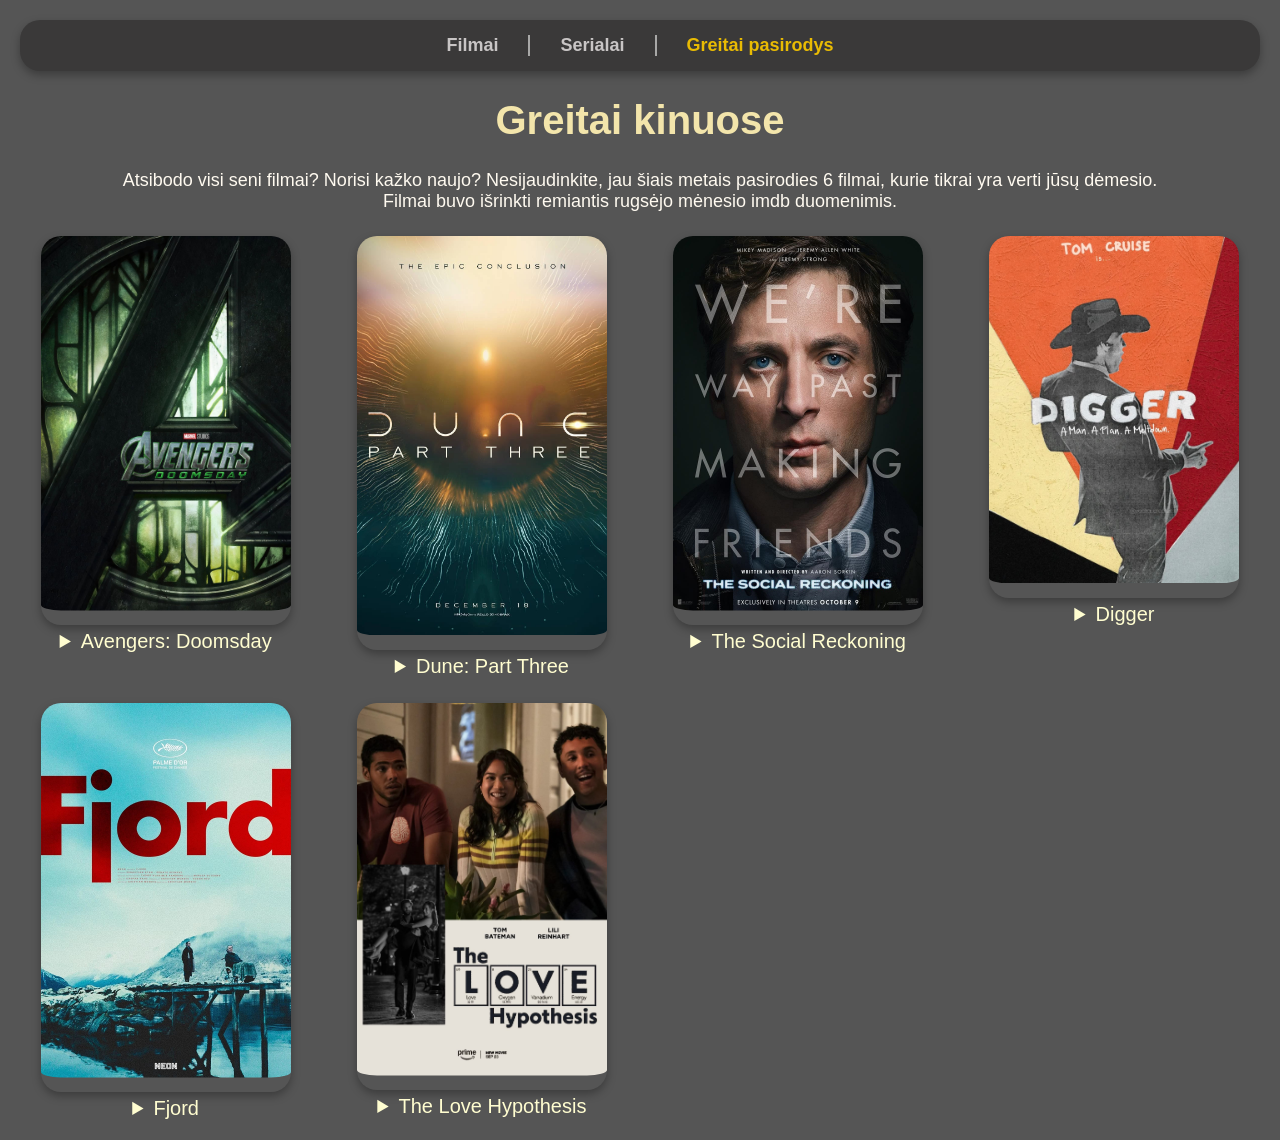
==== netrukus.html @ 551ad0ed "Pagrindiniai puslapiai" ====
<!DOCTYPE html>
<html>
    <head>
        <meta charset="UTF-8">
        <meta name="viewport" content="width=device-width, initial-scale=1.0">
        <title>Filmai_Tau</title>
        <link rel="stylesheet" href="style.css">
    </head>
    <body>
        <nav>
            <a href="index.html">Filmai</a>
            <a href="serialai.html">Serialai</a>
            <a class="active" href="netrukus.html">Greitai pasirodys</a>
        </nav>

        <h1>Greitai kinuose</h1>
        <h4>Atsibodo visi seni filmai? Norisi kažko naujo? Nesijaudinkite, jau šiais metais pasirodies 6 filmai, kurie tikrai yra verti jūsų dėmesio.
            <br>Filmai buvo išrinkti remiantis rugsėjo mėnesio imdb duomenimis. </h4>

        <main class="movies">
            <article>
                <img src="images_netrukus/nr1.JPG" alt="Avengers: Doomsday filmo plakatas">
                <details>
                    <summary>Avengers: Doomsday</summary>
                    <p> 
                        <br>
                        <br><strong>Pasirodys:</strong> <em>2026-12-18</em> 
                        <br><strong>Trukmė:</strong> <em>2val 45min</em>
                        <br><strong>Režisierius:</strong> <em>Anthony Russo, Joe Russo</em>
                        <br><strong>Aktoriai:</strong> <em>Robert Downey Jr., Pedro Pascal, Chris Hemsworth</em></p>
                </details>
            </article>

            <article>
                <img src="images_netrukus/nr2.JPG" alt="Dune: Part Three filmo plakatas">
                <details>
                    <summary>Dune: Part Three</summary>
                    <p> 
                        <br>
                        <br><strong>Pasirodys:</strong> <em>2026-12-18</em> 
                        <br><strong>Trukmė:</strong> <em>2val 20min</em>
                        <br><strong>Režisierius:</strong> <em>Denis Villeneuve</em>
                        <br><strong>Aktoriai:</strong> <em>Timothée Chalamet, Zendaya, Jason Momoa</em></p>
                </details>
            </article>

            <article>
                <img src="images_netrukus/nr3.JPG" alt="The Social Reckoning filmo plakatas">
                <details>
                    <summary>The Social Reckoning</summary>
                    <p> 
                        <br>
                        <br><strong>Pasirodys:</strong> <em>2026-10-09</em> 
                        <br><strong>Trukmė:</strong> <em>1val 52min</em>
                        <br><strong>Režisierius:</strong> <em>Aaron Sorkin</em>
                        <br><strong>Aktoriai:</strong> <em>Jeremy Allen White, Betty Gilpin, Mikey Madison</em></p>
                </details>
            </article>

            <article>
                <img src="images_netrukus/nr4.JPG" alt="Digger filmo plakatas">
                <details>
                    <summary>Digger</summary>
                    <p> 
                        <br>
                        <br><strong>Pasirodys:</strong> <em>2026-10-02</em> 
                        <br><strong>Trukmė:</strong> <em>2val 8min</em>
                        <br><strong>Režisierius:</strong> <em>Alejandro G. Iñárritu</em>
                        <br><strong>Aktoriai:</strong> <em>Tom Cruise, Riz Ahmed, John Goodman</em></p>
                </details>
            </article>

            <article>
                <img src="images_netrukus/nr5.JPG" alt="Fjord filmo plakatas">
                <details>
                    <summary>Fjord</summary>
                    <p> 
                        <br>
                        <br><strong>Pasirodys:</strong> <em>2026-11-13</em> 
                        <br><strong>Trukmė:</strong> <em>2val 26min</em>
                        <br><strong>Režisierius:</strong> <em>Cristian Mungiu</em>
                        <br><strong>Aktoriai:</strong> <em>Sebastian Stan, Renate Reinsve, Lisa Carlehed</em></p>
                </details>
            </article>

            <article>
                <img src="images_netrukus/nr6.JPG" alt="The Love Hypothesis filmo plakatas">
                <details>
                    <summary>The Love Hypothesis</summary>
                    <p> 
                        <br>
                        <br><strong>Pasirodys:</strong> <em>2026-09-23</em> 
                        <br><strong>Trukmė:</strong> <em>1val 50min</em>
                        <br><strong>Režisierius:</strong> <em>Claire Scanlon</em>
                        <br><strong>Aktoriai:</strong> <em>Lili Reinhart, Tom Bateman, Rachel Marsh</em></p>
                </details>
            </article>

        </main>


    </body>
</html>
---- style.css ----
body{
    font-family: Arial, sans-serif;
    font-size: 18px;
    margin: 0;
    padding: 20px;
    background-color: #555555;
}


h1 {
    color: #F3E5AB;
    font-size: 40px;
    text-align: center;
}

h4 {
    color: #FFFAF0;
    text-align: center;
    font-weight: normal;
}

.movies {
    display: grid;
    grid-template-columns: repeat(4, 1fr);
    gap: 25px;
}

article {
    color: #FFF8E7;
    font-size: 20px;
    text-align: center;
}

article img {
    width: 100%;
    max-width: 250px;
    padding-bottom: 5%;
    border-radius: 20px;
    box-shadow: 0 4px 10px rgba(0, 0, 0, 0.3);
}

article summary{
    color: #FFFDD0;
    
}

nav {
    display: flex;
    padding-bottom: 5%;
    border-radius: 20px;
    box-shadow: 0 4px 10px rgba(0, 0, 0, 0.3);
    justify-content: center;
    gap: 30px;
    padding: 15px;
    background-color: #3a3939;
}

nav a.active {
    color: #e9bb03;
}

nav a {
    color: rgb(200, 197, 197);
    text-decoration: none;
    font-size: 18px;
    font-weight: bold;
}

nav a + a {
    border-left: 2px solid #a8a8a7;
    padding-left: 30px;
}

@media (max-width: 900px) {
    .movies {
        grid-template-columns: repeat(2, 1fr);
    }
}

@media (max-width: 600px) {
    .movies {
        grid-template-columns: 1fr;
    }
}
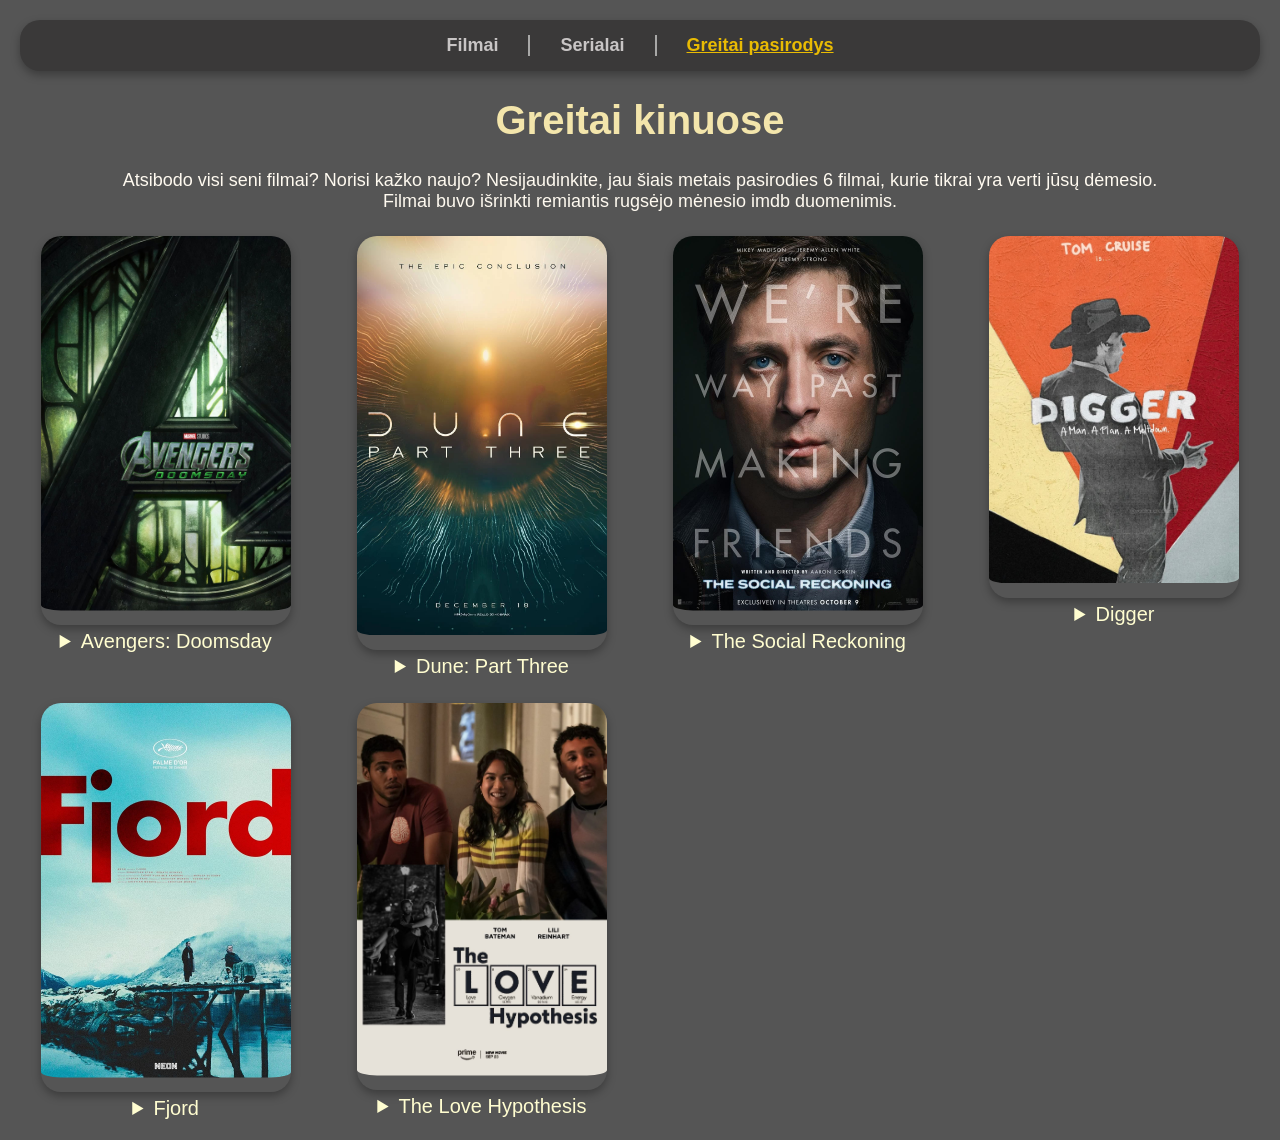
==== commit 346ce60a: "Prideti visi filmu aprasymai" ====
--- a/netrukus.html
+++ b/netrukus.html
@@ -22,7 +22,8 @@
                 <img src="images_netrukus/nr1.JPG" alt="Avengers: Doomsday filmo plakatas">
                 <details>
                     <summary>Avengers: Doomsday</summary>
-                    <p> 
+                    <p> Herojai iš trijų skirtingų pasaulių turi susivienyti, kai netikėtai atsiduria kartu ir susiduria su 
+                        katastrofiška grėsme, galinčia sunaikinti viską, ką jie pažįsta.
                         <br>
                         <br><strong>Pasirodys:</strong> <em>2026-12-18</em> 
                         <br><strong>Trukmė:</strong> <em>2val 45min</em>
@@ -35,7 +36,8 @@
                 <img src="images_netrukus/nr2.JPG" alt="Dune: Part Three filmo plakatas">
                 <details>
                     <summary>Dune: Part Three</summary>
-                    <p> 
+                    <p> Imperatorius Paulas Atreidas susiduria su savo iškilimo į valdžią pasekmėmis, kai politinės intrigos ir
+                         visą galaktiką apimantis šventasis karas kelia grėsmę ateičiai, kurią matyti gali tik jis.
                         <br>
                         <br><strong>Pasirodys:</strong> <em>2026-12-18</em> 
                         <br><strong>Trukmė:</strong> <em>2val 20min</em>
@@ -48,7 +50,8 @@
                 <img src="images_netrukus/nr3.JPG" alt="The Social Reckoning filmo plakatas">
                 <details>
                     <summary>The Social Reckoning</summary>
-                    <p> 
+                    <p> Pasakojama apie jauną „Facebook“ inžinierę Frances Haugen, kuri, padedama „Wall Street Journal“ 
+                        žurnalisto Jeffo Horwitzo, nusprendžia atskleisti labiausiai saugomas socialinio tinklo paslaptis.
                         <br>
                         <br><strong>Pasirodys:</strong> <em>2026-10-09</em> 
                         <br><strong>Trukmė:</strong> <em>1val 52min</em>
@@ -61,7 +64,8 @@
                 <img src="images_netrukus/nr4.JPG" alt="Digger filmo plakatas">
                 <details>
                     <summary>Digger</summary>
-                    <p> 
+                    <p> Galingiausias pasaulio žmogus leidžiasi į beviltišką misiją įrodyti, kad jis yra
+                         žmonijos gelbėtojas, kol jo paties sukelta katastrofa nesunaikino visko.
                         <br>
                         <br><strong>Pasirodys:</strong> <em>2026-10-02</em> 
                         <br><strong>Trukmė:</strong> <em>2val 8min</em>
@@ -74,7 +78,8 @@
                 <img src="images_netrukus/nr5.JPG" alt="Fjord filmo plakatas">
                 <details>
                     <summary>Fjord</summary>
-                    <p> 
+                    <p> Norvegijoje gyvenanti rumunų imigrantų šeima patenka į tyrimo akiratį ir susiduria 
+                        su vietos teisinės sistemos kontrole bei vertinimu.
                         <br>
                         <br><strong>Pasirodys:</strong> <em>2026-11-13</em> 
                         <br><strong>Trukmė:</strong> <em>2val 26min</em>
@@ -87,7 +92,8 @@
                 <img src="images_netrukus/nr6.JPG" alt="The Love Hypothesis filmo plakatas">
                 <details>
                     <summary>The Love Hypothesis</summary>
-                    <p> 
+                    <p> Po impulsyvaus bučinio du mokslininkai netikėtai atsiduria apsimestiniuose santykiuose, 
+                        taip išbandydami savo teorijas apie meilę ir vienas kitą.
                         <br>
                         <br><strong>Pasirodys:</strong> <em>2026-09-23</em> 
                         <br><strong>Trukmė:</strong> <em>1val 50min</em>
--- a/style.css
+++ b/style.css
@@ -57,6 +57,7 @@
 
 nav a.active {
     color: #e9bb03;
+    text-decoration: underline;
 }
 
 nav a {
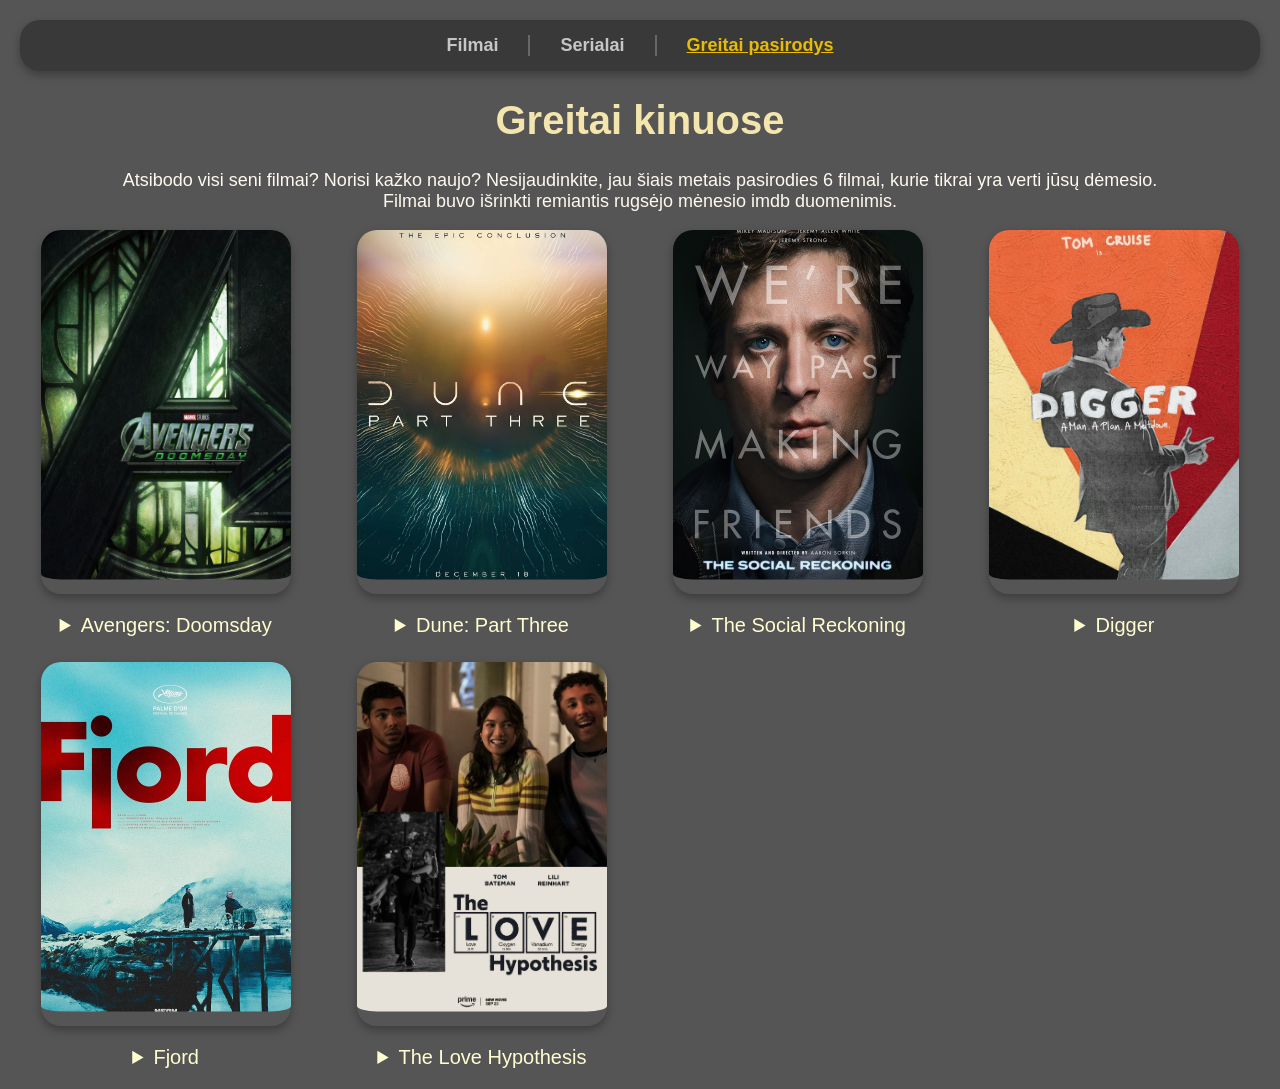
==== commit 44f04f68: "pataisymai" ====
--- a/netrukus.html
+++ b/netrukus.html
@@ -1,5 +1,5 @@
 <!DOCTYPE html>
-<html>
+<html lang = "lt">
     <head>
         <meta charset="UTF-8">
         <meta name="viewport" content="width=device-width, initial-scale=1.0">
@@ -14,8 +14,8 @@
         </nav>
 
         <h1>Greitai kinuose</h1>
-        <h4>Atsibodo visi seni filmai? Norisi kažko naujo? Nesijaudinkite, jau šiais metais pasirodies 6 filmai, kurie tikrai yra verti jūsų dėmesio.
-            <br>Filmai buvo išrinkti remiantis rugsėjo mėnesio imdb duomenimis. </h4>
+        <p class="sub">Atsibodo visi seni filmai? Norisi kažko naujo? Nesijaudinkite, jau šiais metais pasirodies 6 filmai, kurie tikrai yra verti jūsų dėmesio.
+            <br>Filmai buvo išrinkti remiantis rugsėjo mėnesio imdb duomenimis. </p>
 
         <main class="movies">
             <article>
--- a/style.css
+++ b/style.css
@@ -12,8 +12,16 @@
     font-size: 40px;
     text-align: center;
 }
-
+/*
 h4 {
+    
+    color: #FFFAF0;
+    text-align: center;
+    font-weight: normal;
+    
+}
+*/
+.sub{
     color: #FFFAF0;
     text-align: center;
     font-weight: normal;
@@ -37,22 +45,48 @@
     padding-bottom: 5%;
     border-radius: 20px;
     box-shadow: 0 4px 10px rgba(0, 0, 0, 0.3);
+    height: 350px; 
+    object-fit: cover; 
+    object-position: center; 
 }
 
 article summary{
     color: #FFFDD0;
+    padding-top: 5%;
     
+}
+
+article h4 {
+    display: inline; 
+    color: #FFFDD0;
+    font-size: 1.2rem;
+    margin: 0;
+    font-weight: normal;
+}
+
+article h2 {
+    display: inline; 
+    color: #FFFDD0;
+    font-size: 1.2rem;
+    margin: 0;
+    font-weight: normal;
+}
+
+.raiting{
+    color:  #f6f4c4;
 }
 
 nav {
     display: flex;
     padding-bottom: 5%;
+    padding-top: 5%;
     border-radius: 20px;
     box-shadow: 0 4px 10px rgba(0, 0, 0, 0.3);
     justify-content: center;
     gap: 30px;
     padding: 15px;
     background-color: #3a3939;
+    text-align: center;
 }
 
 nav a.active {
@@ -68,7 +102,7 @@
 }
 
 nav a + a {
-    border-left: 2px solid #a8a8a7;
+    border-left: 2px solid #676765;
     padding-left: 30px;
 }
 
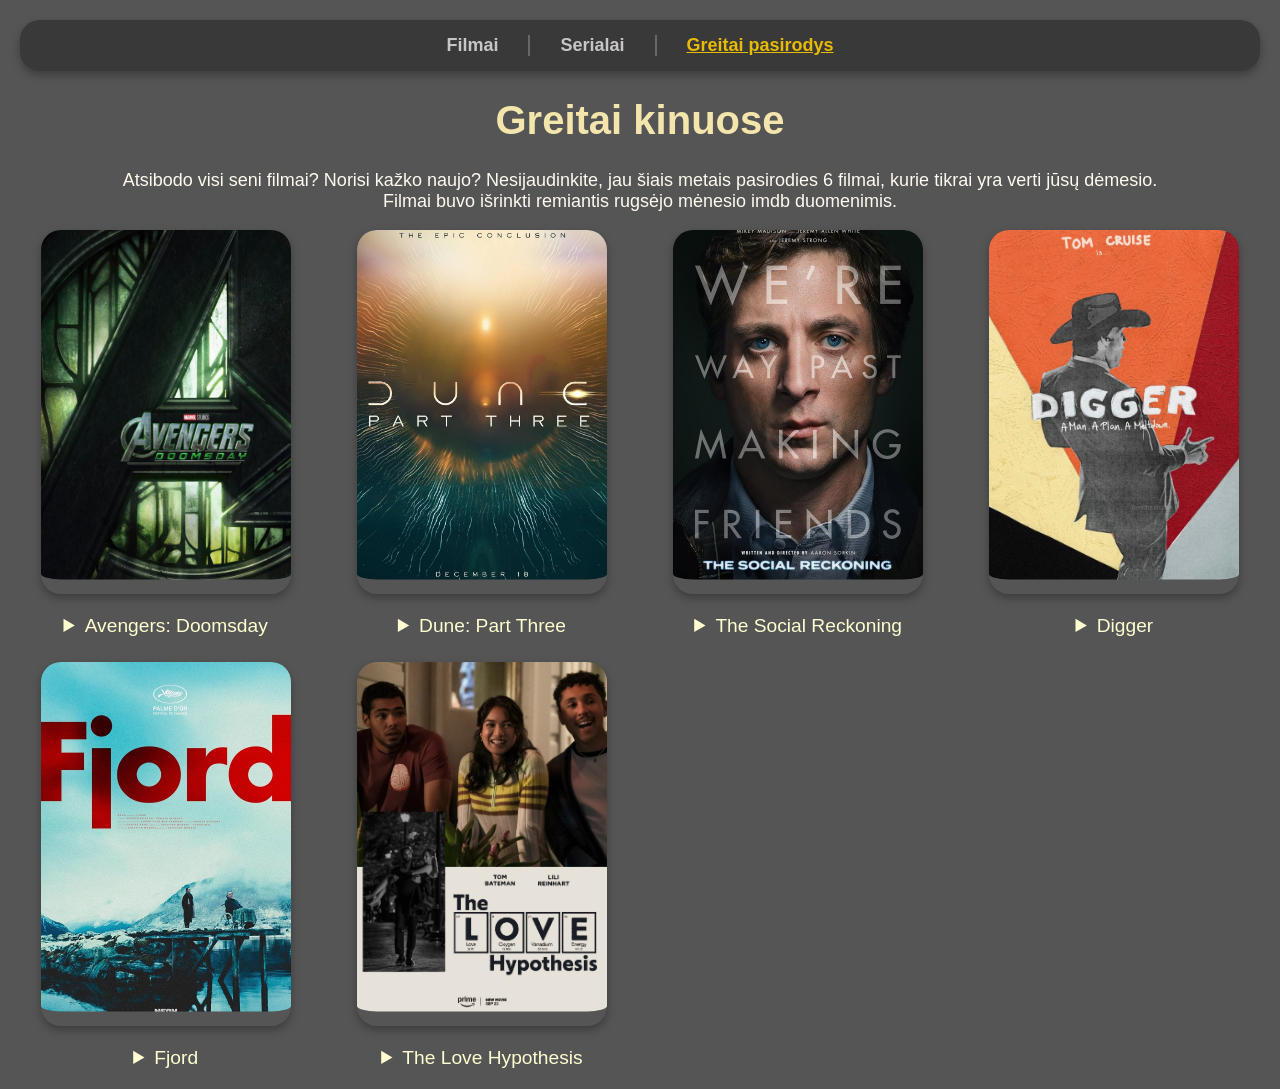
==== commit fd47a039: "pataisymai" ====
--- a/netrukus.html
+++ b/netrukus.html
@@ -21,7 +21,7 @@
             <article>
                 <img src="images_netrukus/nr1.JPG" alt="Avengers: Doomsday filmo plakatas">
                 <details>
-                    <summary>Avengers: Doomsday</summary>
+                    <summary><h2>Avengers: Doomsday</h2></summary>
                     <p> Herojai iš trijų skirtingų pasaulių turi susivienyti, kai netikėtai atsiduria kartu ir susiduria su 
                         katastrofiška grėsme, galinčia sunaikinti viską, ką jie pažįsta.
                         <br>
@@ -35,7 +35,7 @@
             <article>
                 <img src="images_netrukus/nr2.JPG" alt="Dune: Part Three filmo plakatas">
                 <details>
-                    <summary>Dune: Part Three</summary>
+                    <summary><h2>Dune: Part Three</h2></summary>
                     <p> Imperatorius Paulas Atreidas susiduria su savo iškilimo į valdžią pasekmėmis, kai politinės intrigos ir
                          visą galaktiką apimantis šventasis karas kelia grėsmę ateičiai, kurią matyti gali tik jis.
                         <br>
@@ -49,7 +49,7 @@
             <article>
                 <img src="images_netrukus/nr3.JPG" alt="The Social Reckoning filmo plakatas">
                 <details>
-                    <summary>The Social Reckoning</summary>
+                    <summary><h2>The Social Reckoning</h2></summary>
                     <p> Pasakojama apie jauną „Facebook“ inžinierę Frances Haugen, kuri, padedama „Wall Street Journal“ 
                         žurnalisto Jeffo Horwitzo, nusprendžia atskleisti labiausiai saugomas socialinio tinklo paslaptis.
                         <br>
@@ -63,7 +63,7 @@
             <article>
                 <img src="images_netrukus/nr4.JPG" alt="Digger filmo plakatas">
                 <details>
-                    <summary>Digger</summary>
+                    <summary><h2>Digger</h2></summary>
                     <p> Galingiausias pasaulio žmogus leidžiasi į beviltišką misiją įrodyti, kad jis yra
                          žmonijos gelbėtojas, kol jo paties sukelta katastrofa nesunaikino visko.
                         <br>
@@ -77,7 +77,7 @@
             <article>
                 <img src="images_netrukus/nr5.JPG" alt="Fjord filmo plakatas">
                 <details>
-                    <summary>Fjord</summary>
+                    <summary><h2>Fjord</h2></summary>
                     <p> Norvegijoje gyvenanti rumunų imigrantų šeima patenka į tyrimo akiratį ir susiduria 
                         su vietos teisinės sistemos kontrole bei vertinimu.
                         <br>
@@ -91,7 +91,7 @@
             <article>
                 <img src="images_netrukus/nr6.JPG" alt="The Love Hypothesis filmo plakatas">
                 <details>
-                    <summary>The Love Hypothesis</summary>
+                    <summary><h2>The Love Hypothesis</h2></summary>
                     <p> Po impulsyvaus bučinio du mokslininkai netikėtai atsiduria apsimestiniuose santykiuose, 
                         taip išbandydami savo teorijas apie meilę ir vienas kitą.
                         <br>
--- a/style.css
+++ b/style.css
@@ -6,21 +6,12 @@
     background-color: #555555;
 }
 
-
 h1 {
     color: #F3E5AB;
     font-size: 40px;
     text-align: center;
 }
-/*
-h4 {
-    
-    color: #FFFAF0;
-    text-align: center;
-    font-weight: normal;
-    
-}
-*/
+
 .sub{
     color: #FFFAF0;
     text-align: center;
@@ -54,14 +45,6 @@
     color: #FFFDD0;
     padding-top: 5%;
     
-}
-
-article h4 {
-    display: inline; 
-    color: #FFFDD0;
-    font-size: 1.2rem;
-    margin: 0;
-    font-weight: normal;
 }
 
 article h2 {
